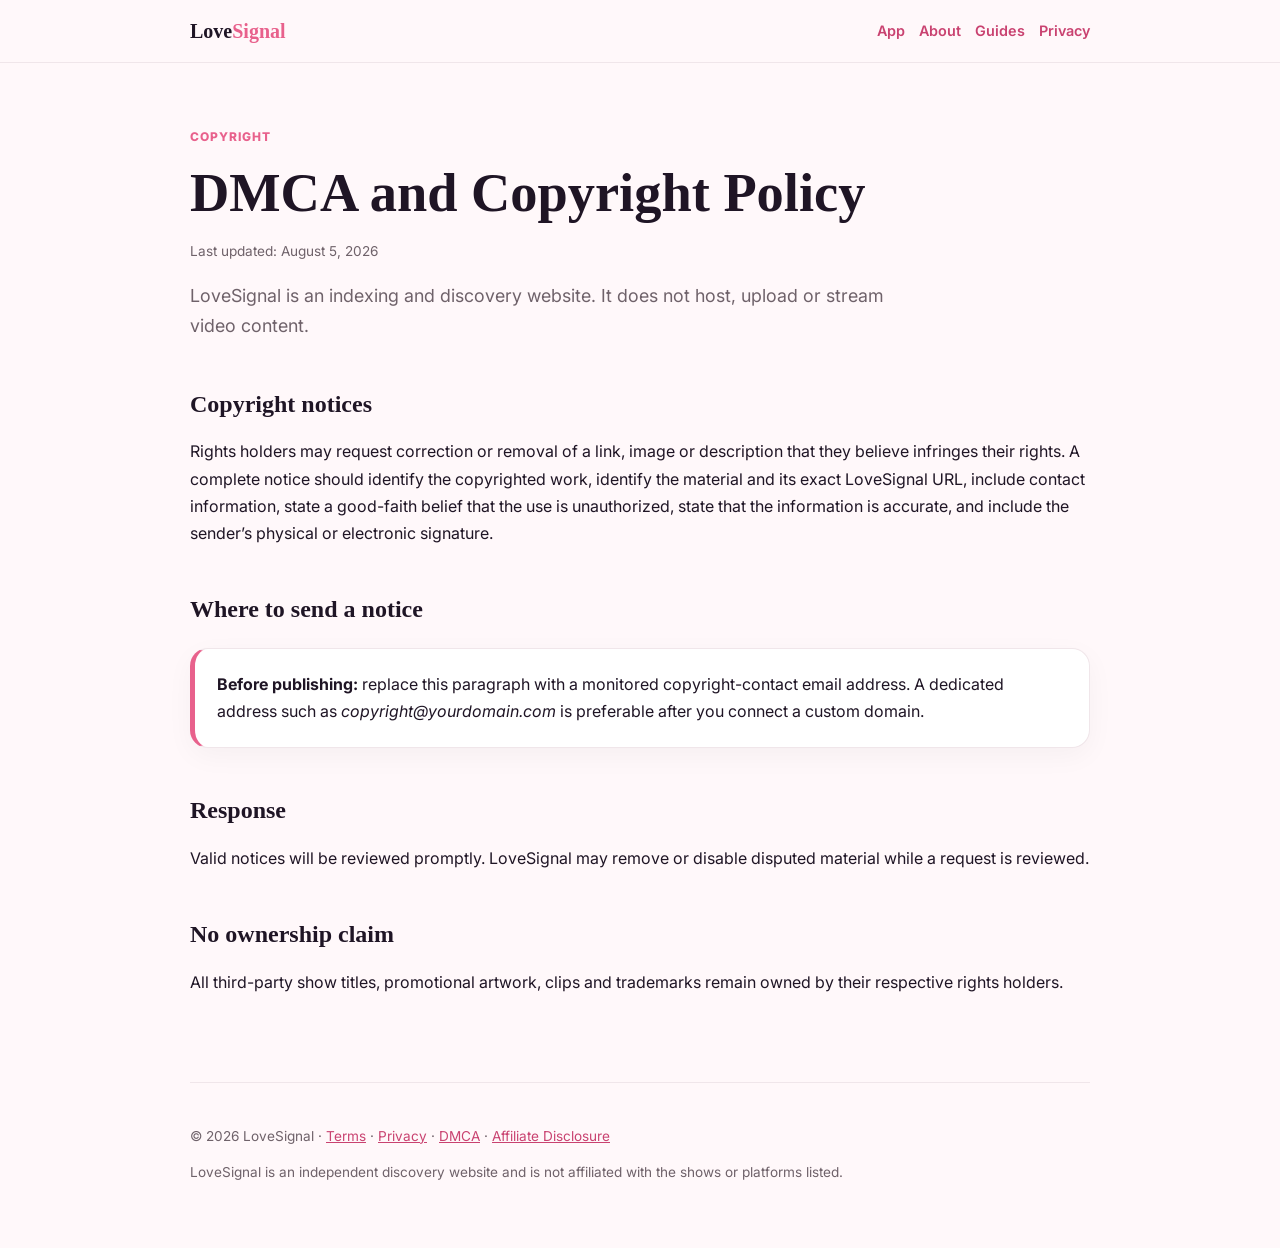
==== dmca.html @ c82c7893 "Upload LoveSignal V2 upgrade" ====
<!DOCTYPE html>
<html lang="en"><head><meta charset="UTF-8"><meta name="viewport" content="width=device-width,initial-scale=1"><title>DMCA & Copyright Policy | LoveSignal</title><meta name="description" content="LoveSignal copyright policy and instructions for rights holders requesting correction or removal of material."><meta name="robots" content="index,follow"><link rel="canonical" href="https://lovesignal520-ui.github.io/lovesignal/dmca.html"><link rel="icon" href="favicon.svg" type="image/svg+xml"><link rel="preconnect" href="https://fonts.googleapis.com"><link rel="preconnect" href="https://fonts.gstatic.com" crossorigin><link href="https://fonts.googleapis.com/css2?family=Inter:wght@400;600;700;800&display=swap" rel="stylesheet"><link rel="stylesheet" href="content.css"></head><body><header class="site-header"><div class="site-header-inner"><a class="logo" href="index.html">Love<span>Signal</span></a><nav aria-label="Main"><a href="index.html">App</a><a href="about.html">About</a><a href="guides/asian-dating-reality-shows-guide.html">Guides</a><a href="privacy.html">Privacy</a></nav></div></header><main class="page"><p class="eyebrow">Copyright</p><h1>DMCA and Copyright Policy</h1><p class="meta">Last updated: August 5, 2026</p><p class="lead">LoveSignal is an indexing and discovery website. It does not host, upload or stream video content.</p><h2>Copyright notices</h2><p>Rights holders may request correction or removal of a link, image or description that they believe infringes their rights. A complete notice should identify the copyrighted work, identify the material and its exact LoveSignal URL, include contact information, state a good-faith belief that the use is unauthorized, state that the information is accurate, and include the sender’s physical or electronic signature.</p><h2>Where to send a notice</h2><div class="callout"><strong>Before publishing:</strong> replace this paragraph with a monitored copyright-contact email address. A dedicated address such as <em>copyright@yourdomain.com</em> is preferable after you connect a custom domain.</div><h2>Response</h2><p>Valid notices will be reviewed promptly. LoveSignal may remove or disable disputed material while a request is reviewed.</p><h2>No ownership claim</h2><p>All third-party show titles, promotional artwork, clips and trademarks remain owned by their respective rights holders.</p></main><footer class="site-footer"><p>© 2026 LoveSignal · <a href="terms.html">Terms</a> · <a href="privacy.html">Privacy</a> · <a href="dmca.html">DMCA</a> · <a href="affiliate-disclosure.html">Affiliate Disclosure</a></p><p>LoveSignal is an independent discovery website and is not affiliated with the shows or platforms listed.</p></footer></body></html>
---- content.css ----
:root{--pink:#E8618C;--ink:#1F1525;--muted:#6F626A;--bg:#FFF8FA;--card:#fff;--line:#F0E6EA}
*{box-sizing:border-box}body{margin:0;background:var(--bg);color:var(--ink);font-family:Inter,system-ui,-apple-system,sans-serif;line-height:1.7}
a{color:#C94270}.site-header{position:sticky;top:0;background:rgba(255,248,250,.94);backdrop-filter:blur(10px);border-bottom:1px solid var(--line);z-index:5}.site-header-inner,.page,.site-footer{width:min(900px,calc(100% - 36px));margin:auto}.site-header-inner{display:flex;align-items:center;justify-content:space-between;gap:20px;padding:14px 0}.logo{font-family:Georgia,serif;font-weight:800;text-decoration:none;color:var(--ink);font-size:1.25rem}.logo span{color:var(--pink)}nav{display:flex;gap:14px;flex-wrap:wrap}nav a{text-decoration:none;font-size:.9rem;font-weight:600}.page{padding:52px 0 70px}.eyebrow{color:var(--pink);font-weight:800;text-transform:uppercase;letter-spacing:.08em;font-size:.75rem}h1,h2,h3{font-family:Georgia,serif;line-height:1.2}h1{font-size:clamp(2rem,6vw,3.4rem);margin:.25em 0}h2{margin-top:2em}.lead{font-size:1.12rem;color:var(--muted);max-width:720px}.card,.callout{background:var(--card);border:1px solid var(--line);border-radius:18px;padding:22px;margin:24px 0;box-shadow:0 8px 28px rgba(31,21,37,.04)}.callout{border-left:5px solid var(--pink)}li{margin:.65em 0}.meta{color:var(--muted);font-size:.85rem}.button{display:inline-flex;background:var(--pink);color:#fff!important;text-decoration:none;font-weight:800;border-radius:999px;padding:10px 18px;margin-top:14px}.site-footer{padding:28px 0 50px;border-top:1px solid var(--line);color:var(--muted);font-size:.85rem}.legal-note{font-size:.86rem;color:var(--muted)}table{width:100%;border-collapse:collapse;background:white}th,td{text-align:left;border:1px solid var(--line);padding:10px;vertical-align:top}@media(max-width:650px){.site-header-inner{align-items:flex-start;flex-direction:column}.page{padding-top:34px}table{font-size:.82rem}}
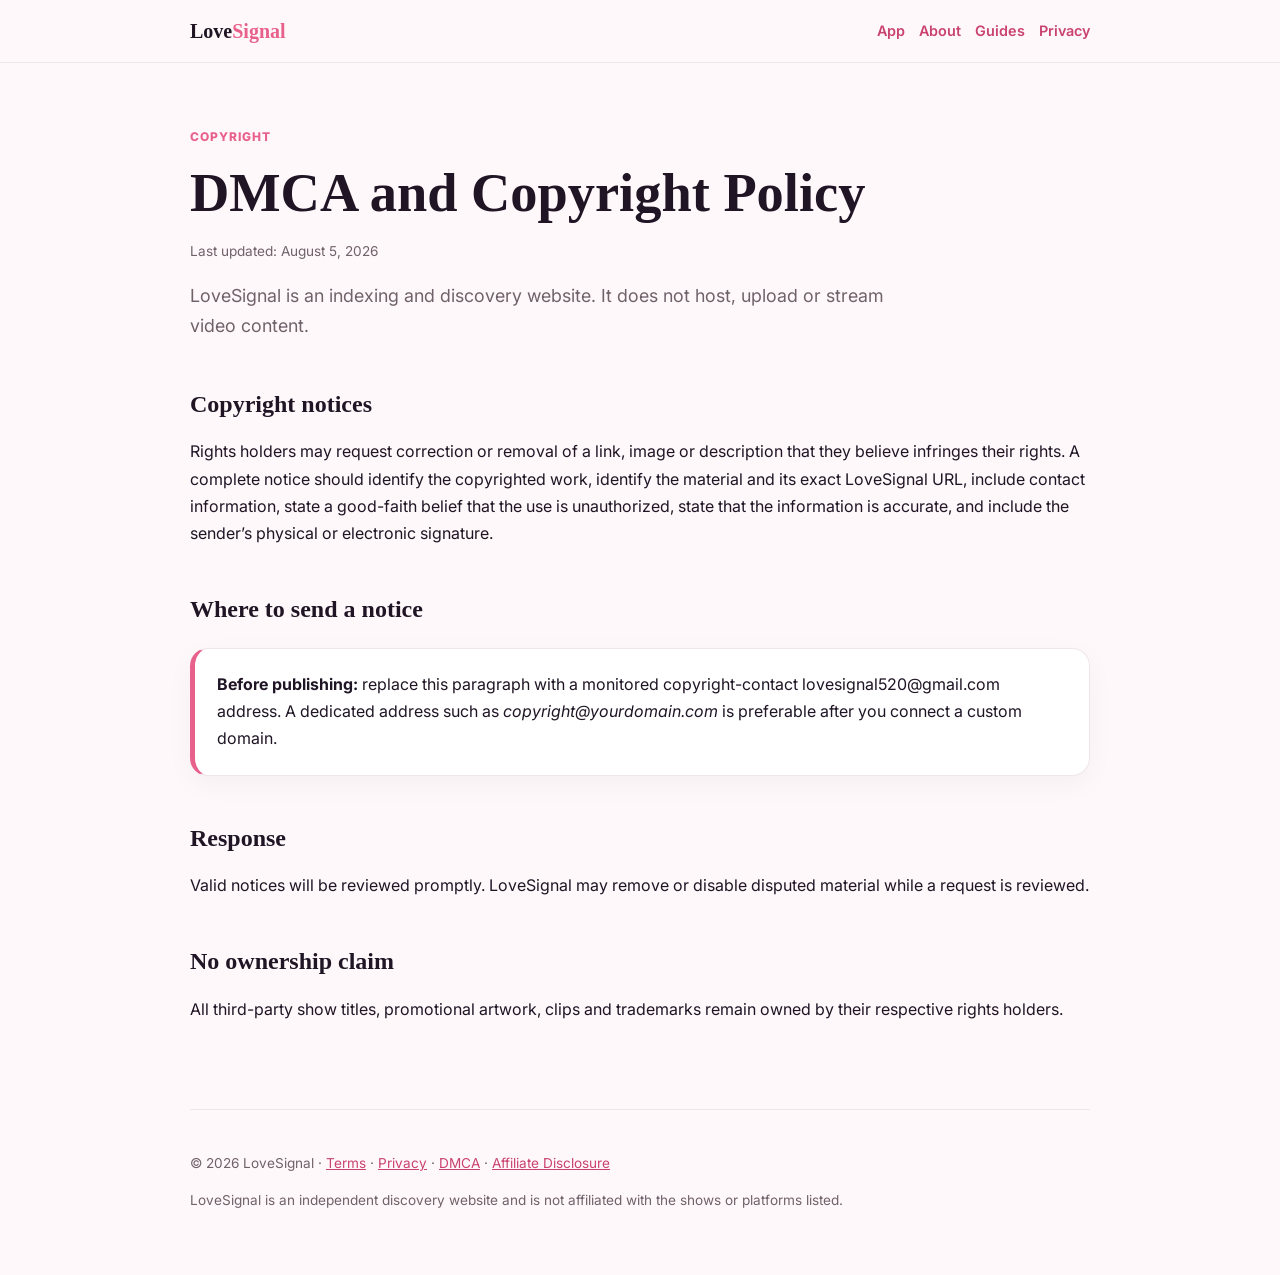
==== commit 7e6e1714: "Add DMCA contact email" ====
--- a/dmca.html
+++ b/dmca.html
@@ -1,2 +1,2 @@
 <!DOCTYPE html>
-<html lang="en"><head><meta charset="UTF-8"><meta name="viewport" content="width=device-width,initial-scale=1"><title>DMCA & Copyright Policy | LoveSignal</title><meta name="description" content="LoveSignal copyright policy and instructions for rights holders requesting correction or removal of material."><meta name="robots" content="index,follow"><link rel="canonical" href="https://lovesignal520-ui.github.io/lovesignal/dmca.html"><link rel="icon" href="favicon.svg" type="image/svg+xml"><link rel="preconnect" href="https://fonts.googleapis.com"><link rel="preconnect" href="https://fonts.gstatic.com" crossorigin><link href="https://fonts.googleapis.com/css2?family=Inter:wght@400;600;700;800&display=swap" rel="stylesheet"><link rel="stylesheet" href="content.css"></head><body><header class="site-header"><div class="site-header-inner"><a class="logo" href="index.html">Love<span>Signal</span></a><nav aria-label="Main"><a href="index.html">App</a><a href="about.html">About</a><a href="guides/asian-dating-reality-shows-guide.html">Guides</a><a href="privacy.html">Privacy</a></nav></div></header><main class="page"><p class="eyebrow">Copyright</p><h1>DMCA and Copyright Policy</h1><p class="meta">Last updated: August 5, 2026</p><p class="lead">LoveSignal is an indexing and discovery website. It does not host, upload or stream video content.</p><h2>Copyright notices</h2><p>Rights holders may request correction or removal of a link, image or description that they believe infringes their rights. A complete notice should identify the copyrighted work, identify the material and its exact LoveSignal URL, include contact information, state a good-faith belief that the use is unauthorized, state that the information is accurate, and include the sender’s physical or electronic signature.</p><h2>Where to send a notice</h2><div class="callout"><strong>Before publishing:</strong> replace this paragraph with a monitored copyright-contact email address. A dedicated address such as <em>copyright@yourdomain.com</em> is preferable after you connect a custom domain.</div><h2>Response</h2><p>Valid notices will be reviewed promptly. LoveSignal may remove or disable disputed material while a request is reviewed.</p><h2>No ownership claim</h2><p>All third-party show titles, promotional artwork, clips and trademarks remain owned by their respective rights holders.</p></main><footer class="site-footer"><p>© 2026 LoveSignal · <a href="terms.html">Terms</a> · <a href="privacy.html">Privacy</a> · <a href="dmca.html">DMCA</a> · <a href="affiliate-disclosure.html">Affiliate Disclosure</a></p><p>LoveSignal is an independent discovery website and is not affiliated with the shows or platforms listed.</p></footer></body></html>
+<html lang="en"><head><meta charset="UTF-8"><meta name="viewport" content="width=device-width,initial-scale=1"><title>DMCA & Copyright Policy | LoveSignal</title><meta name="description" content="LoveSignal copyright policy and instructions for rights holders requesting correction or removal of material."><meta name="robots" content="index,follow"><link rel="canonical" href="https://lovesignal520-ui.github.io/lovesignal/dmca.html"><link rel="icon" href="favicon.svg" type="image/svg+xml"><link rel="preconnect" href="https://fonts.googleapis.com"><link rel="preconnect" href="https://fonts.gstatic.com" crossorigin><link href="https://fonts.googleapis.com/css2?family=Inter:wght@400;600;700;800&display=swap" rel="stylesheet"><link rel="stylesheet" href="content.css"></head><body><header class="site-header"><div class="site-header-inner"><a class="logo" href="index.html">Love<span>Signal</span></a><nav aria-label="Main"><a href="index.html">App</a><a href="about.html">About</a><a href="guides/asian-dating-reality-shows-guide.html">Guides</a><a href="privacy.html">Privacy</a></nav></div></header><main class="page"><p class="eyebrow">Copyright</p><h1>DMCA and Copyright Policy</h1><p class="meta">Last updated: August 5, 2026</p><p class="lead">LoveSignal is an indexing and discovery website. It does not host, upload or stream video content.</p><h2>Copyright notices</h2><p>Rights holders may request correction or removal of a link, image or description that they believe infringes their rights. A complete notice should identify the copyrighted work, identify the material and its exact LoveSignal URL, include contact information, state a good-faith belief that the use is unauthorized, state that the information is accurate, and include the sender’s physical or electronic signature.</p><h2>Where to send a notice</h2><div class="callout"><strong>Before publishing:</strong> replace this paragraph with a monitored copyright-contact lovesignal520@gmail.com address. A dedicated address such as <em>copyright@yourdomain.com</em> is preferable after you connect a custom domain.</div><h2>Response</h2><p>Valid notices will be reviewed promptly. LoveSignal may remove or disable disputed material while a request is reviewed.</p><h2>No ownership claim</h2><p>All third-party show titles, promotional artwork, clips and trademarks remain owned by their respective rights holders.</p></main><footer class="site-footer"><p>© 2026 LoveSignal · <a href="terms.html">Terms</a> · <a href="privacy.html">Privacy</a> · <a href="dmca.html">DMCA</a> · <a href="affiliate-disclosure.html">Affiliate Disclosure</a></p><p>LoveSignal is an independent discovery website and is not affiliated with the shows or platforms listed.</p></footer></body></html>
